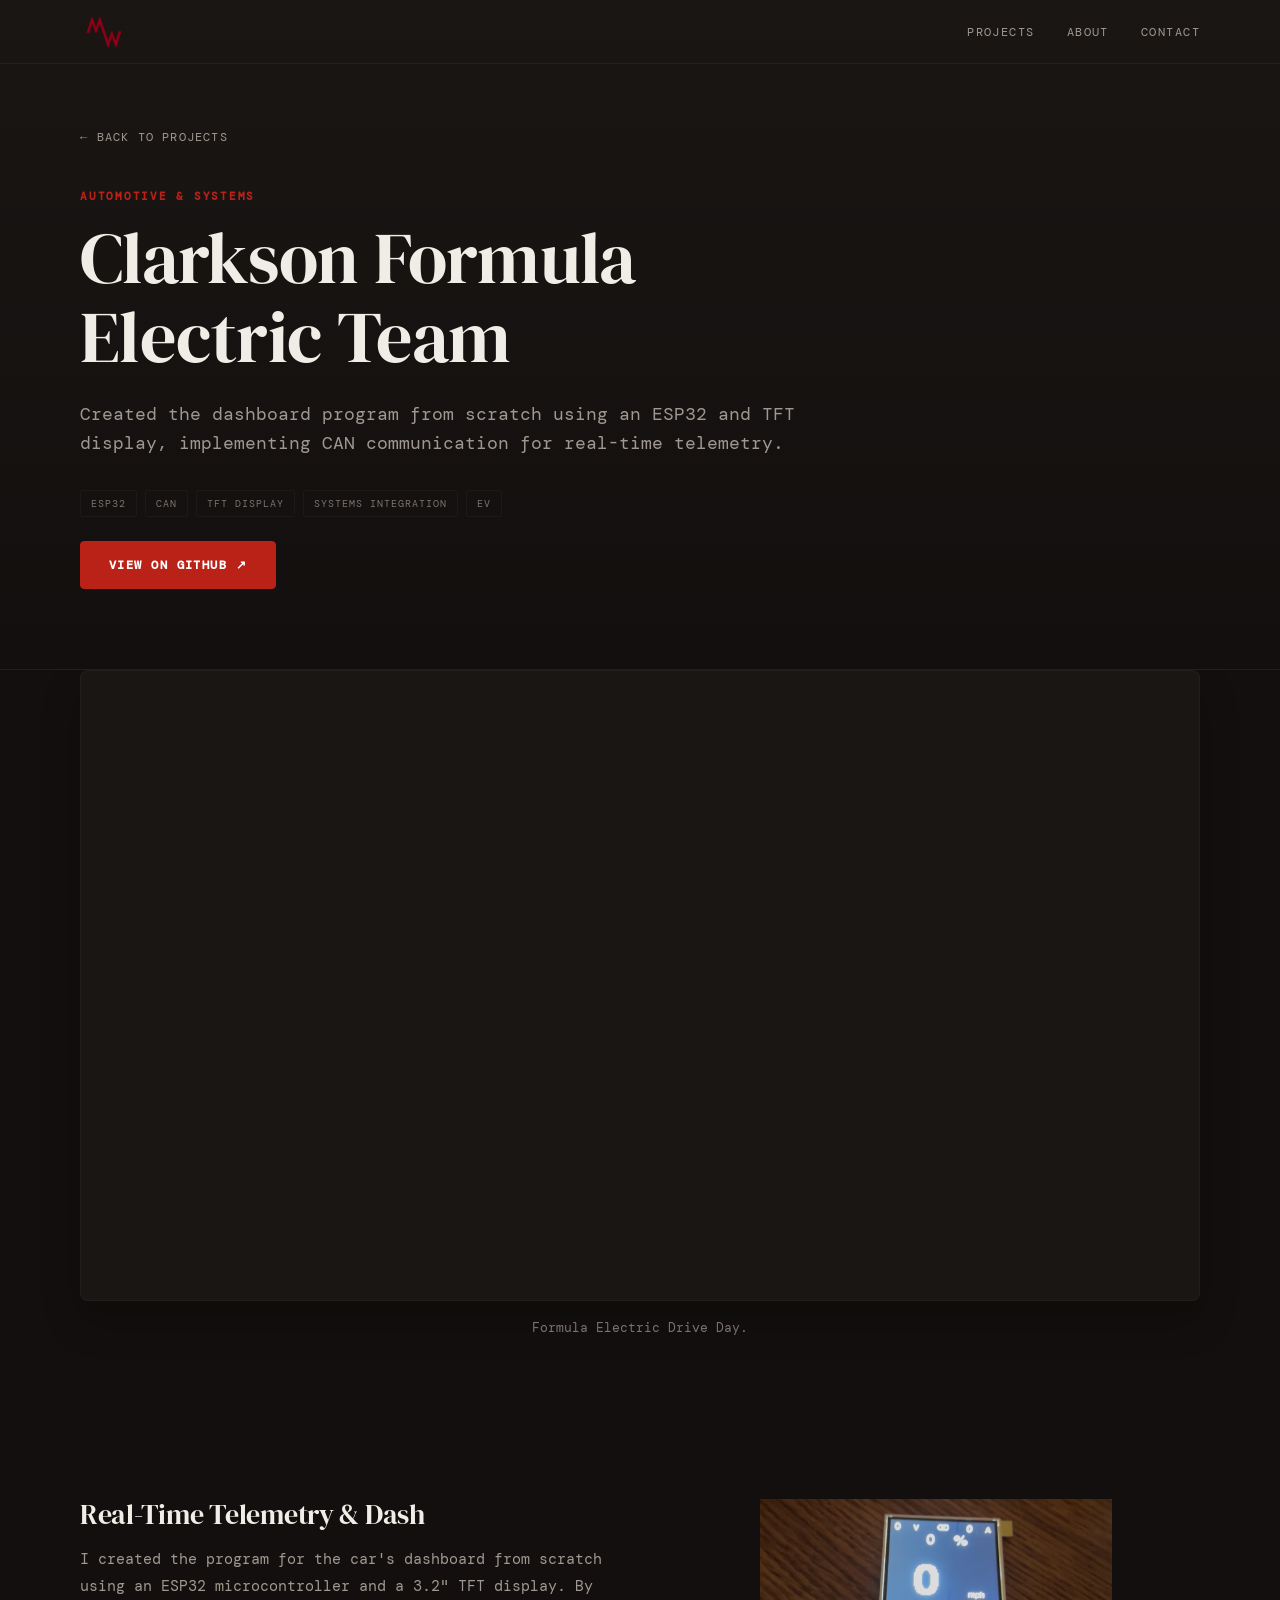
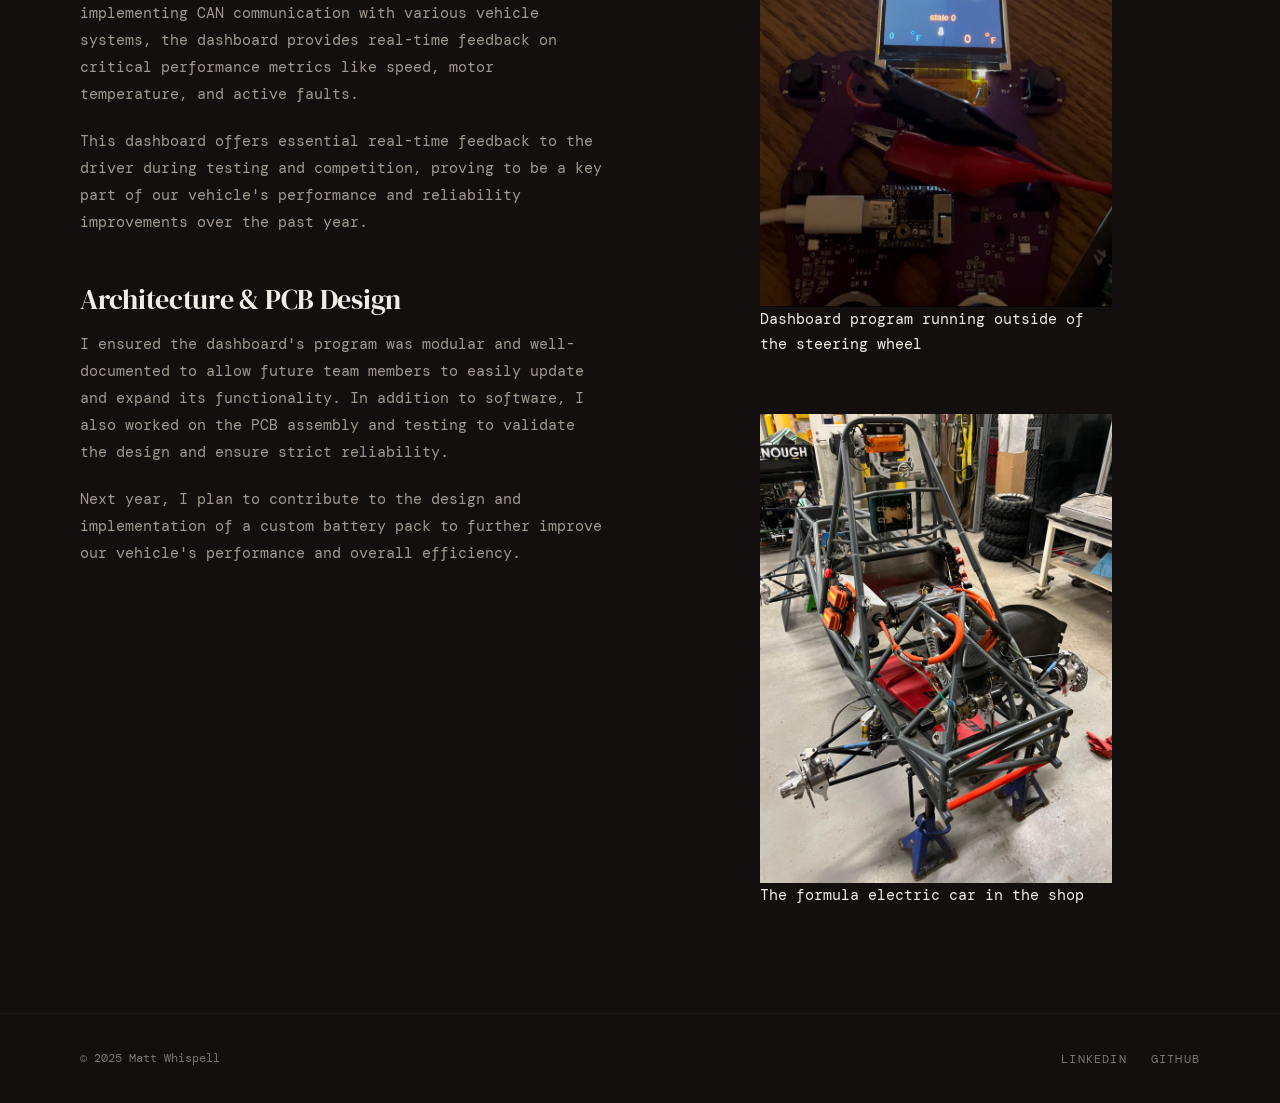
==== formula-electric.html @ b4253eaa "add pcb design project and update formula" ====
<!DOCTYPE html>
<html lang="en">
<head>
  <meta charset="UTF-8" />
  <meta name="viewport" content="width=device-width, initial-scale=1.0" />
  <meta name="description" content="Clarkson Formula Electric Team Project by Matt Whispell" />
  <title>Clarkson Formula Electric Team — Matt Whispell</title>
  <link rel="icon" href="/favicon.svg" type="image/svg+xml" />

  <!-- Fonts -->
  <link rel="preconnect" href="https://fonts.googleapis.com" />
  <link rel="preconnect" href="https://fonts.gstatic.com" crossorigin />
  <link href="https://fonts.googleapis.com/css2?family=DM+Serif+Display&family=DM+Mono:wght@400;500;600&display=swap" rel="stylesheet" />

  <link rel="stylesheet" href="../css/style.css" />
</head>
<body class="project-page">

  <!-- ── Navigation ──────────────────────────────────────── -->
  <header class="nav">
    <div class="container nav__inner">
      <a href="../index.html" class="nav__logo" aria-label="Return home">
        <img src="/favicon.svg" alt="Matt Whispell" style="width: 40px; height: 40px;">
      </a>
      <button class="nav__toggle" aria-label="Toggle navigation menu" aria-expanded="false" aria-controls="nav-links">
        <span class="nav__toggle-icon"></span>
      </button>
      <nav aria-label="Primary">
        <ul class="nav__links" id="nav-links">
          <li><a href="../index.html#projects">Projects</a></li>
          <li><a href="../index.html#about">About</a></li>
          <li><a href="../index.html#contact">Contact</a></li>
        </ul>
      </nav>
    </div>
  </header>

  <main>
    <section class="project-hero fade-in-up">
      <div class="container project-hero__inner">
        <a href="../index.html#projects" class="back-link">&larr; Back to Projects</a>
        
        <div class="project-header">
          <p class="label">Automotive & Systems</p>
          <h1 class="project-title">Clarkson Formula Electric Team</h1>
          <p class="project-lead">
            Created the dashboard program from scratch using an ESP32 and TFT display, implementing CAN communication for real-time telemetry.
          </p>
          
          <ul class="project-card__tags">
            <li class="tag">ESP32</li>
            <li class="tag">CAN</li>
            <li class="tag">TFT Display</li>
            <li class="tag">Systems Integration</li>
            <li class="tag">EV</li>
          </ul>
          
          <div class="project-links mt-4">
            <a class="btn btn--primary" href="https://github.com/mattwhispell/CFEK-Dash-V1" target="_blank" rel="noopener">
              View on GitHub &nearr;
            </a>
          </div>
        </div>
      </div>
    </section>

    <!-- Video Showcase -->
    <!-- Video Showcase -->
<div class="project-media-full">
  <div class="container">
    <div class="project-video">
      <iframe width="560" height="315"
              src="https://www.youtube.com/embed/jhclZyxpj1Y?autoplay=1&mute=1"
              title="YouTube video player"
              frameborder="0"
              allow="accelerometer; autoplay; clipboard-write; encrypted-media; gyroscope; picture-in-picture"
              allowfullscreen>
      </iframe>
    </div>
    <p class="media-caption">Formula Electric Drive Day.</p>
  </div>
</div>

    <section class="project-content fade-in-up delay-1">
      <div class="container">
        <div class="project-grid">
          <div class="project-text">
            <h2>Real-Time Telemetry & Dash</h2>
            <p>
              I created the program for the car's dashboard from scratch using an ESP32 microcontroller and a 3.2" TFT display. By implementing CAN communication with various vehicle systems, the dashboard provides real-time feedback on critical performance metrics like speed, motor temperature, and active faults.
            </p>
            <p>
              This dashboard offers essential real-time feedback to the driver during testing and competition, proving to be a key part of our vehicle's performance and reliability improvements over the past year.
            </p>
            
            <h2>Architecture & PCB Design</h2>
            <p>
              I ensured the dashboard's program was modular and well-documented to allow future team members to easily update and expand its functionality. In addition to software, I also worked on the PCB assembly and testing to validate the design and ensure strict reliability.
            </p>
            <p>
              Next year, I plan to contribute to the design and implementation of a custom battery pack to further improve our vehicle's performance and overall efficiency.
            </p>
          </div>

          <div class="project-gallery-stack">
            <figure class="gallery-item">
              <img src="../images/Wheeldash.jpeg" alt="Dashboard program running outside of the steering wheel" loading="lazy">
              <figcaption>Dashboard program running outside of the steering wheel</figcaption>
            </figure>
            <figure class="gallery-item">
              <img src="../images/Car.jpeg" alt="The car being worked on in the shop" loading="lazy">
              <figcaption>The formula electric car in the shop</figcaption>
            </figure>
          </div>
        </div>
      </div>
    </section>
  </main>

  <footer class="footer">
    <div class="container footer__inner">
      <span class="footer__copy">&copy; 2025 Matt Whispell</span>
      <nav aria-label="Social links">
        <ul class="footer__links">
          <li><a href="https://www.linkedin.com/in/matthewwhispell/" target="_blank" rel="noopener">LinkedIn</a></li>
          <li><a href="https://github.com/mattwhispell" target="_blank" rel="noopener">GitHub</a></li>
        </ul>
      </nav>
    </div>
  </footer>

  <script src="../js/main.js"></script>
</body>
</html>
---- css/style.css ----
/* ============================================================
   Matt Whispell — Portfolio
   Edit --accent below to retheme the entire site.
   ============================================================ */

/* ── Tokens ─────────────────────────────────────────────── */
:root {
  --accent:        #ba2218;
  --accent-dim:    #8c1a12;
  --accent-ghost:  rgba(186, 34, 24, 0.08);

  --bg:            #120f0e;
  --surface:       #1a1614;
  --surface-2:     #241e1a;
  --border:        rgba(255, 255, 255, 0.035);

  --text:          #f0ece6;
  --text-muted:    #7a7470;
  --text-sub:      #a09890;

  --font-display:  'DM Serif Display', Georgia, serif;
  --font-body:     'DM Mono', 'Courier New', monospace;

  --radius:        4px;
  --max-w:         1120px;
  --nav-h:         64px;
  --section-gap:   80px;

  --ease-organic:  cubic-bezier(0.16, 1, 0.3, 1);
}

/* ── Reset ───────────────────────────────────────────────── */
*, *::before, *::after { box-sizing: border-box; margin: 0; padding: 0; }

html { scroll-behavior: smooth; -webkit-text-size-adjust: 100%; }

body {
  background: var(--bg);
  color: var(--text);
  font-family: var(--font-body);
  font-size: 15px;
  line-height: 1.7;
  -webkit-font-smoothing: antialiased;
}

img, svg { display: block; max-width: 100%; }
a { color: inherit; text-decoration: none; }
ul, ol { list-style: none; }

/* ── Typography scale ────────────────────────────────────── */
h1, h2, h3, h4 {
  font-family: var(--font-display);
  font-weight: 400;
  line-height: 1.1;
  letter-spacing: -0.01em;
}

.label {
  font-size: 11px;
  font-weight: 600;
  letter-spacing: 0.16em;
  text-transform: uppercase;
  color: var(--accent);
}

/* ── Layout helpers ──────────────────────────────────────── */
.container {
  width: min(var(--max-w), 100% - 32px);
  margin-inline: auto;
}

section { padding-block: var(--section-gap); }

.mt-4 { margin-top: 1rem; }
.mt-5 { margin-top: 2rem; }

/* ── Animations ──────────────────────────────────────────── */
.fade-in-up {
  opacity: 0;
  transform: translateY(20px) scale(0.98);
  transition: opacity 0.6s var(--ease-organic), transform 0.6s var(--ease-organic);
}

.fade-in-up.is-visible {
  opacity: 1;
  transform: translateY(0);
}

.delay-1 { transition-delay: 0.15s; }
.delay-2 { transition-delay: 0.3s; }

/* ── Navigation ──────────────────────────────────────────── */
.nav {
  position: fixed;
  inset-block-start: 0;
  inset-inline: 0;
  z-index: 100;
  height: var(--nav-h);
  display: grid;
  align-items: center;
  border-bottom: 1px solid var(--border);
  background: rgba(18, 15, 14, 0.85);
  backdrop-filter: blur(12px);
  -webkit-backdrop-filter: blur(12px);
}

.nav__inner {
  display: flex;
  align-items: center;
  justify-content: space-between;
  gap: 24px;
}

@media (max-width: 768px) {
  .nav__inner {
    justify-content: space-between;
  }

  .nav__toggle {
    margin-inline-start: auto;
  }
}

.nav__logo {
  display: inline-flex;
  align-items: center;
  justify-content: center;
  width: 48px;
  height: 48px;
  border-radius: 8px;
  transition: transform 0.4s var(--ease-organic), background 0.4s var(--ease-organic);
}

.nav__logo:hover {
  transform: scale(1.08);
  background: rgba(255, 255, 255, 0.04);
}

.nav__toggle {
  display: none;
  background: transparent;
  border: 1px solid var(--border);
  border-radius: var(--radius);
  width: 42px;
  height: 42px;
  cursor: pointer;
  align-items: center;
  justify-content: center;
  color: var(--text);
  position: absolute;
  right: 0;
  top: 50%;
  transform: translateY(-50%);
  z-index: 101;
  transition: background 0.3s var(--ease-organic), border-color 0.3s var(--ease-organic), transform 0.3s var(--ease-organic);
}

.nav__toggle:hover {
  background: rgba(255, 255, 255, 0.05);
  border-color: rgba(255, 255, 255, 0.1);
  transform: scale(1.02);
}

.nav__toggle-icon {
  position: relative;
  width: 18px;
  height: 2px;
  background-color: currentColor;
  transition: background-color 0.2s;
}

.nav__toggle-icon::before,
.nav__toggle-icon::after {
  content: '';
  position: absolute;
  left: 0;
  width: 18px;
  height: 2px;
  background-color: currentColor;
  transition: transform 0.25s ease, top 0.25s ease;
}

.nav__toggle-icon::before { top: -6px; }
.nav__toggle-icon::after { top: 6px; }

.nav__toggle.is-active .nav__toggle-icon {
  background-color: transparent;
}

.nav__toggle.is-active .nav__toggle-icon::before {
  top: 0;
  transform: rotate(45deg);
}

.nav__toggle.is-active .nav__toggle-icon::after {
  top: 0;
  transform: rotate(-45deg);
}

.nav__links {
  display: flex;
  gap: 32px;
}

.nav__links a {
  font-size: 12px;
  letter-spacing: 0.12em;
  text-transform: uppercase;
  color: var(--text-sub);
  display: inline-block;
  transition: color 0.3s var(--ease-organic), transform 0.3s var(--ease-organic);
}

.nav__links a:hover {
  color: var(--text);
  transform: translateY(-1px) scale(1.02);
}

/* ── Hero ────────────────────────────────────────────────── */
.hero {
  padding-block-start: calc(var(--nav-h) + 5px);
  padding-block-end: 5px;
  min-height: auto;
  position: relative;
  overflow: hidden;
}

.hero .container {
  display: grid;
  width: min(var(--max-w), 100% - 32px);
  margin-inline: auto;
}

/* Base: single column */
.hero .container {
  grid-template-columns: 1fr;
  gap: 0;
}

/* ── Hero Base (Mobile First) ────────────────────────────── */
.hero {
  padding-block-start: calc(var(--nav-h) + 5px);
  padding-block-end: 5px;
  min-height: auto;
  position: relative;
  overflow: hidden;
}

.hero .container {
  display: grid;
  width: min(var(--max-w), 100% - 32px);
  margin-inline: auto;
  grid-template-columns: 1fr;
  gap: 0;
}

.hero .name-wrapper,
.hero .bio-wrapper,
.hero .actions-social-wrapper {
  display: block;
}

.hero::before {
  content: '';
  position: absolute;
  inset-inline-end: 0;
  inset-block: 0;
  width: 1px;
  background: linear-gradient(to bottom, transparent, var(--accent) 40%, transparent);
  opacity: 0.3;
}

.hero__eyebrow {
  margin-block-end: 20px;
  display: flex;
  align-items: center;
  justify-content: center; /* Centered on mobile */
  gap: 12px;
}

.hero__eyebrow::after {
  content: '';
  display: block;
  height: 1px;
  width: 48px;
  background: var(--accent);
}

.hero__name-wrap {
  display: flex;
  width: 100%;
  align-items: center;
  justify-content: center; /* Centered on mobile */
  gap: 24px;
  flex-wrap: wrap;
}

.hero__name {
  font-size: clamp(44px, 7vw, 96px);
  margin-block-end: 0;
  max-width: 14ch;
  text-align: center; /* Centered on mobile */
}

.hero__portrait {
  width: 100%;
  height: 40vh;
  min-height: 300px;
  max-height: 550px;
  object-fit: cover;
  border-radius: calc(var(--radius) * 3);
  border: 1px solid rgba(255, 255, 255, 0.06);
}

.hero__name em {
  font-style: normal;
  color: var(--accent);
}

.hero__bio {
  max-width: 52ch;
  color: var(--text-sub);
  font-size: 15px;
  line-height: 1.8;
  margin-block-end: 32px;
}

.hero__bio strong {
  color: var(--text);
  font-weight: 500;
}

.hero__actions {
  display: flex;
  flex-wrap: wrap;
  gap: 16px;
  align-items: center;
}

.hero-social {
  display: flex;
  gap: 1rem;
  align-items: center;
  margin: 1.5rem 0;
}

.hero-social__link {
  display: flex;
  align-items: center;
  text-decoration: none;
  color: var(--text-muted);
  transition: color 0.2s ease;
}

.hero-social__icon {
  width: 1.2rem;
  height: 1.2rem;
  fill: currentColor;
}

.hero-social__label {
  margin-left: 0.4rem;
  font-size: 0.9rem;
  line-height: 1;
}

.hero-social__link:hover {
  color: var(--accent);
}

/* ── Desktop Overrides (Min-width 769px) ─────────────────── */
@media (min-width: 769px) {
  .hero .container {
    grid-template-columns: 1fr 1fr;
    grid-template-rows: auto auto auto;
    gap: 2.5rem;
  }

  .hero .name-wrapper {
    grid-column: 1;
    grid-row: 1;
  }

  .hero .bio-wrapper {
    grid-column: 1;
    grid-row: 2;
  }

  .hero .actions-social-wrapper {
    grid-column: 1;
    grid-row: 3;
  }

  .hero .hero__image {
    grid-column: 2;
    grid-row: 1 / 4;
    width: 100%;
    height: 100%;
  }

  .hero .hero__image img {
    width: 100%;
    height: 100%;
    object-fit: cover;
  }

  .hero__bio {
    margin-block-start: 0;
  }

  /* Desktop Alignment Resets */
  .hero__eyebrow {
    justify-content: flex-start;
  }

  .hero__name-wrap {
    justify-content: flex-start;
  }

  .hero__name {
    text-align: left;
  }
}

/* ── Buttons ─────────────────────────────────────────────── */
.btn {
  display: inline-flex;
  align-items: center;
  gap: 8px;
  padding: 13px 28px;
  font-family: var(--font-body);
  font-size: 12px;
  font-weight: 600;
  letter-spacing: 0.12em;
  text-transform: uppercase;
  border-radius: var(--radius);
  cursor: pointer;
  transition: background 0.4s var(--ease-organic), color 0.4s var(--ease-organic), border-color 0.4s var(--ease-organic), transform 0.4s var(--ease-organic);
  border: 1px solid transparent;
}

.btn:hover {
  transform: translateY(-1px) scale(1.02);
}

.btn:active { transform: scale(0.98); }

.btn--primary {
  background: var(--accent);
  color: #fff;
  border-color: var(--accent);
}

.btn--primary:hover {
  background: var(--accent-dim);
  border-color: var(--accent-dim);
}

.btn--ghost {
  background: transparent;
  color: var(--text-sub);
  border-color: var(--border);
}

.btn--ghost:hover {
  color: var(--text);
  border-color: rgba(255, 255, 255, 0.15);
}

/* ── Ticker / tag strip ──────────────────────────────────── */
.ticker {
  border-block: 1px solid var(--border);
  padding-block: 18px;
  overflow: hidden;
  display: none;
}

.ticker__inner {
  display: flex;
  gap: 48px;
  flex-wrap: wrap;
}

.ticker__item {
  font-size: 11px;
  letter-spacing: 0.14em;
  text-transform: uppercase;
  color: var(--text-muted);
  white-space: nowrap;
}

.ticker__item::before {
  content: '◆ ';
  color: var(--accent);
  font-size: 8px;
}

/* ── Section headers ─────────────────────────────────────── */
.section-header {
  display: grid;
  grid-template-columns: auto 1fr;
  align-items: end;
  gap: 24px;
  margin-block-end: 64px;
}

.section-header::after {
  content: '';
  display: block;
  height: 1px;
  background: var(--border);
  margin-block-end: 6px;
}

.section-header h2 { font-size: clamp(32px, 4vw, 52px); }

/* ── Projects grid ───────────────────────────────────────── */
.projects-grid {
  display: grid;
  grid-template-columns: repeat(auto-fill, minmax(320px, 1fr));
  gap: 24px;
}

.project-card {
  display: flex;
  flex-direction: column;
  background: var(--surface);
  padding: 32px;
  border: 1px solid var(--border);
  border-radius: calc(var(--radius) * 2);
  text-decoration: none;
  transition: transform 0.5s var(--ease-organic), background 0.5s var(--ease-organic), border-color 0.5s var(--ease-organic), box-shadow 0.5s var(--ease-organic);
  position: relative;
  overflow: hidden;
  height: 100%;
}

.project-card:hover {
  background: var(--surface-2);
  transform: translateY(-6px) scale(1.01);
  border-color: rgba(255, 255, 255, 0.08);
  box-shadow: 0 20px 38px rgba(18, 15, 14, 0.35), 0 4px 12px rgba(0, 0, 0, 0.45);
}

/* Electrochemical Sensor Highlight */
.project-card.highlight {
  position: relative;
  border-color: var(--accent-ghost);
}
.project-card.highlight::before {
  content: '';
  position: absolute;
  top: 0; left: 0; right: 0; bottom: 0;
  border-radius: inherit;
  padding: 1px;
  background: linear-gradient(135deg, var(--accent), transparent 60%);
  -webkit-mask: linear-gradient(#fff 0 0) content-box, linear-gradient(#fff 0 0);
  -webkit-mask-composite: xor;
          mask-composite: exclude;
  pointer-events: none;
  opacity: 0.6;
  transition: opacity 0.5s var(--ease-organic);
}
.project-card.highlight:hover::before {
  opacity: 1;
}

.project-card__num {
  font-size: 11px;
  color: var(--text-muted);
  letter-spacing: 0.1em;
  margin-bottom: 8px;
}

.project-card__title {
  font-family: var(--font-display);
  font-size: 24px;
  color: var(--text);
  margin-bottom: 12px;
  line-height: 1.2;
}

.project-card__desc {
  color: var(--text-sub);
  font-size: 14px;
  line-height: 1.6;
  margin-bottom: 24px;
  flex-grow: 1;
}

.project-card__tags {
  display: flex;
  flex-wrap: wrap;
  gap: 8px;
  margin-bottom: 24px;
}

.tag {
  padding: 4px 10px;
  font-size: 10px;
  letter-spacing: 0.1em;
  text-transform: uppercase;
  border: 1px solid var(--border);
  border-radius: 2px;
  color: var(--text-muted);
}

.project-card__action {
  font-size: 11px;
  font-weight: 600;
  letter-spacing: 0.12em;
  text-transform: uppercase;
  color: var(--accent);
  display: flex;
  align-items: center;
  gap: 8px;
  margin-top: auto;
  transition: gap 0.4s var(--ease-organic);
}
.project-card:hover .project-card__action {
  gap: 12px;
}

/* ── Project Page Specifics ──────────────────────────────── */
.project-page .nav {
  position: absolute;
  background: transparent;
  border-bottom: 1px solid rgba(255,255,255,0.05);
  backdrop-filter: none;
  -webkit-backdrop-filter: none;
}

.project-hero {
  padding-block-start: calc(var(--nav-h) + 60px);
  padding-block-end: 80px;
  border-bottom: 1px solid var(--border);
  background: linear-gradient(180deg, var(--surface) 0%, var(--bg) 100%);
}

.back-link {
  display: inline-block;
  font-size: 12px;
  letter-spacing: 0.1em;
  text-transform: uppercase;
  color: var(--text-sub);
  margin-bottom: 40px;
  transition: color 0.3s var(--ease-organic), transform 0.3s var(--ease-organic);
}
.back-link:hover {
  color: var(--text);
  transform: translateX(-6px) scale(1.02);
}

.project-header {
  max-width: 800px;
}

.project-title {
  font-size: clamp(40px, 6vw, 72px);
  margin-block-start: 12px;
  margin-block-end: 24px;
}

.project-lead {
  font-size: 18px;
  color: var(--text-sub);
  line-height: 1.6;
  margin-block-end: 32px;
}

.project-content {
  padding-block: 80px;
}

.project-grid {
  display: grid;
  grid-template-columns: 1fr 1fr;
  gap: 64px;
  align-items: start;
}

.project-text h2 {
  font-size: 28px;
  margin-block-start: 48px;
  margin-block-end: 16px;
  color: var(--text);
}
.project-text h2:first-child {
  margin-block-start: 0;
}

.project-text p {
  color: var(--text-sub);
  margin-block-end: 20px;
  font-size: 15px;
  line-height: 1.8;
}

.project-gallery-stack {
  display: flex;
  flex-direction: column;
  gap: 32px;
  align-items: center;
  width: 100%;
}

.gallery-item {
  /* Fluid width: minimum 16rem, grows dynamically at 30vw, capped at 22rem max */
  width: clamp(16rem, 30vw, 22rem);
  margin-left: auto;
  margin-right: auto;
  margin-bottom: 24px;
}

/* Make images scalable */
.gallery-item img {
  max-width: 100%;
  height: auto;
}

.project-media-full {
  margin-block-end: 80px;
}

.project-video {
  width: 100%;
  border-radius: calc(var(--radius) * 2);
  border: 1px solid var(--border);
  background: var(--surface);
  box-shadow: 0 20px 40px rgba(0,0,0,0.2);
}

/* Responsive YouTube iframe */
.project-video iframe {
  width: 100%;
  height: auto;
  display: block;
  border: 0;
  aspect-ratio: 16 / 9;
}

/* Make images scalable */
.gallery-item img {
  max-width: 100%;
  height: auto;
  width: 100%;
}

.media-caption {
  margin-top: 16px;
  font-size: 13px;
  color: var(--text-muted);
  text-align: center;
}

.document-viewer {
  background: var(--surface);
  padding: 24px;
  border-radius: calc(var(--radius) * 2);
  border: 1px solid var(--border);
}

.document-viewer h3 {
  font-family: var(--font-body);
  font-size: 16px;
  margin-bottom: 16px;
  color: var(--text);
}

/* Base Mobile Styles: Compact preview banner */
.pdf-object {
  border-radius: var(--radius);
  border: 1px solid var(--border);
  background: #fff;
  width: 100%;
  height: 180px; /* Short, readable height on mobile */
  position: relative;
  overflow: hidden;
  display: block;
}

/* Desktop Styles: Full tall viewer */
@media (min-width: 768px) {
  .pdf-object {
    height: 80vh;
    min-height: 600px;
  }
}

/* ── About split ─────────────────────────────────────────── */
.about-grid {
  display: grid;
  grid-template-columns: 1fr 1fr;
  gap: 64px;
  align-items: start;
}

.about-text h2 { font-size: clamp(32px, 4vw, 48px); margin-block-end: 16px; }
.about-text p  { color: var(--text-sub); margin-block-end: 12px; }
.about-text p:last-child { margin-block-end: 0; }

.about-details { display: flex; flex-direction: column; gap: 0; }

.detail-row {
  display: grid;
  grid-template-columns: 120px 1fr;
  gap: 16px;
  padding-block: 18px;
  border-bottom: 1px solid var(--border);
  font-size: 13px;
}

.detail-row:first-child { border-top: 1px solid var(--border); }
.detail-row dt { color: var(--text-muted); }
.detail-row dd { color: var(--text); }

/* ── Contact ─────────────────────────────────────────────── */
.contact-band {
  border-top: 1px solid var(--border);
  padding-block: 96px;
  text-align: center;
}

.contact-band h2 {
  font-size: clamp(36px, 5vw, 72px);
  margin-block-end: 16px;
}

.contact-band p {
  color: var(--text-sub);
  margin-block-end: 40px;
}

.contact-band .btn--primary { margin-inline: auto; }

/* ── Footer ──────────────────────────────────────────────── */
.footer {
  border-top: 1px solid var(--border);
  padding-block: 32px;
}

.footer__inner {
  display: flex;
  justify-content: space-between;
  align-items: center;
  flex-wrap: wrap;
  gap: 16px;
}

.footer__copy { font-size: 12px; color: var(--text-muted); }

.footer__links {
  display: flex;
  gap: 24px;
}

.footer__links a {
  font-size: 12px;
  color: var(--text-muted);
  letter-spacing: 0.1em;
  text-transform: uppercase;
  transition: color 0.2s;
}

.footer__links a:hover { color: var(--text); }

/* ── Responsive ──────────────────────────────────────────── */
@media (max-width: 900px) {
  .hero__name {
    font-size: clamp(44px, 8vw, 84px);
  }
}

@media (max-width: 768px) {
  :root {
    --section-gap: 72px;
    --nav-h: 60px;
  }

  nav[aria-label="Primary"] {
    /* Hide the nav element but keep it accessible */
    position: absolute;
    width: 1px;
    height: 1px;
    margin: -1px;
    border: 0;
    padding: 0;
    overflow: hidden;
    clip: rect(0 0 0 0);
  }

  .nav__toggle {
    display: flex;
    position: absolute;
    right: 0;
    top: 0;
    transform: none;
  }

  .nav__links {
    position: fixed;
    top: var(--nav-h);
    left: 0;
    right: 0;
    bottom: 0;
    height: calc(100vh - var(--nav-h));
    background: rgba(13, 13, 13, 0.96);
    backdrop-filter: blur(16px);
    -webkit-backdrop-filter: blur(16px);
    flex-direction: column;
    align-items: center;
    justify-content: center;
    gap: 28px;
    padding: 32px;
    opacity: 0;
    visibility: hidden;
    transform: translateY(-12px);
    transition: opacity 0.25s ease, visibility 0.25s ease, transform 0.25s ease;
    z-index: 99;
  }

  .nav__links.is-open {
    opacity: 1;
    visibility: visible;
    transform: translateY(0);
  }

  .nav__links a {
    font-size: 15px;
    letter-spacing: 0.14em;
    padding: 12px 24px;
    width: 100%;
    text-align: center;
    border-radius: var(--radius);
  }

  .nav__links a:hover,
  .nav__links a:active {
    background: rgba(255, 255, 255, 0.05);
    color: var(--accent);
  }

  .hero {
    padding-block-start: calc(var(--nav-h) + 5px);
    padding-block-end: 5px;
    min-height: auto;
  }

  /* Stack hero content vertically on mobile: name, image, bio, actions-social */
  .hero .container {
    display: flex;
    flex-direction: column;
    align-items: stretch;
    gap: 8px;
  }
  .hero .name-wrapper,
  .hero .hero__image,
  .hero .bio-wrapper,
  .hero .actions-social-wrapper {
    width: 100%;
  }
  .hero .hero__image {
    display: flex;
    justify-content: center;
  }
  .hero__portrait {
    width: auto;
    height: auto;
    max-height: 135px;
    aspect-ratio: 3 / 4;
    object-fit: cover;
  }

  .hero__name {
    font-size: clamp(40px, 10vw, 72px);
    text-align: center;
    justify-content: center;
  }

  .hero__eyebrow {
    font-size: 10px;
    flex-wrap: wrap;
    justify-content: center;
  }

  .hero__bio {
    font-size: 14px;
    line-height: 1.7;
    margin-block-end: 24px;
    text-align: center;
  }

  .hero-social {
    justify-content: center;
  }

  .hero__actions {
    justify-content: center;
  }

  .section-header {
    grid-template-columns: 1fr;
    margin-block-end: 40px;
  }
  .section-header::after { display: none; }

  .projects-grid {
    grid-template-columns: 1fr;
    gap: 16px;
  }

  .project-grid {
    grid-template-columns: 1fr;
    gap: 40px;
  }

  .about-grid {
    grid-template-columns: 1fr;
    gap: 40px;
  }

  .footer__inner {
    flex-direction: column;
    align-items: flex-start;
    gap: 16px;
  }

  .project-links {
    flex-direction: column;
    align-items: stretch;
    width: 100%;
  }

  .project-links .btn {
    width: 100%;
    justify-content: center;
    padding: 14px 20px;
  }
}

@media (max-width: 540px) {
  .hero__actions {
    flex-direction: column;
    align-items: stretch;
    width: 100%;
  }

  .hero__actions .btn {
    width: 100%;
    justify-content: center;
    padding: 14px 20px;
  }
  
  .project-title {
    font-size: 32px;
  }

  .detail-row {
    grid-template-columns: 1fr;
    gap: 4px;
    padding-block: 12px;
  }

  .contact-band {
    padding-block: 64px;
  }

  .contact-band h2 {
    font-size: clamp(32px, 8vw, 48px);
  }

  .contact-band .btn--primary {
    width: 100%;
    justify-content: center;
    word-break: break-word;
  }
}

@media (max-width: 360px) {
  .container {
    width: calc(100% - 24px);
  }
}

/* ── Mobile Centering Fix ────────────────────────────────────────── */
@media (max-width: 768px) {
  
  /* 1. Force the name-wrapper to center its contents */
  .hero .name-wrapper {
    display: flex;
    flex-direction: column;
    align-items: center; 
    text-align: center;
    width: 100%;
  }

  /* 2. Center the eyebrow text and its accent line */
  .hero__eyebrow {
    justify-content: center;
  }

  /* 3. Center the bio (margin-inline: auto centers it because it has a max-width) */
  .hero__bio {
    text-align: center;
    margin-inline: auto; 
  }

  /* 4. Center the buttons and social links */
  .hero__actions,
  .hero-social {
    justify-content: center;
  }
}
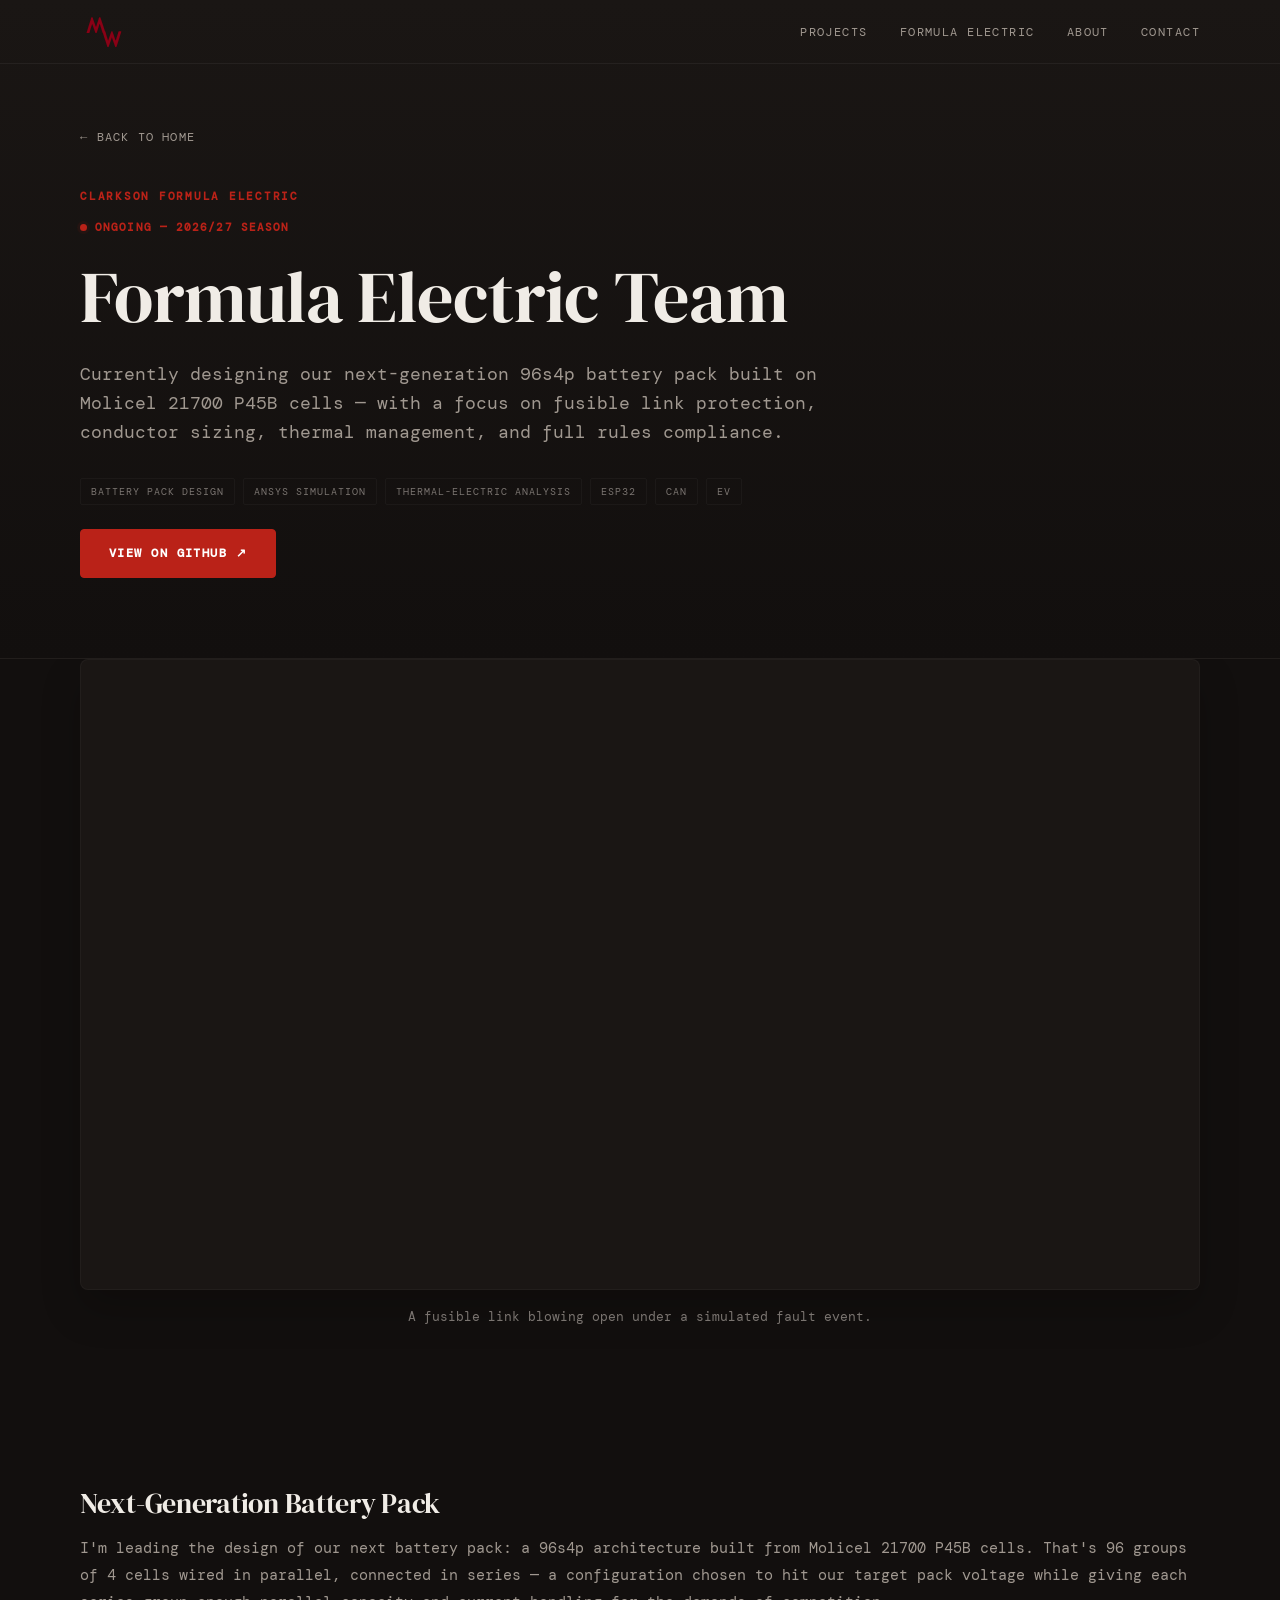
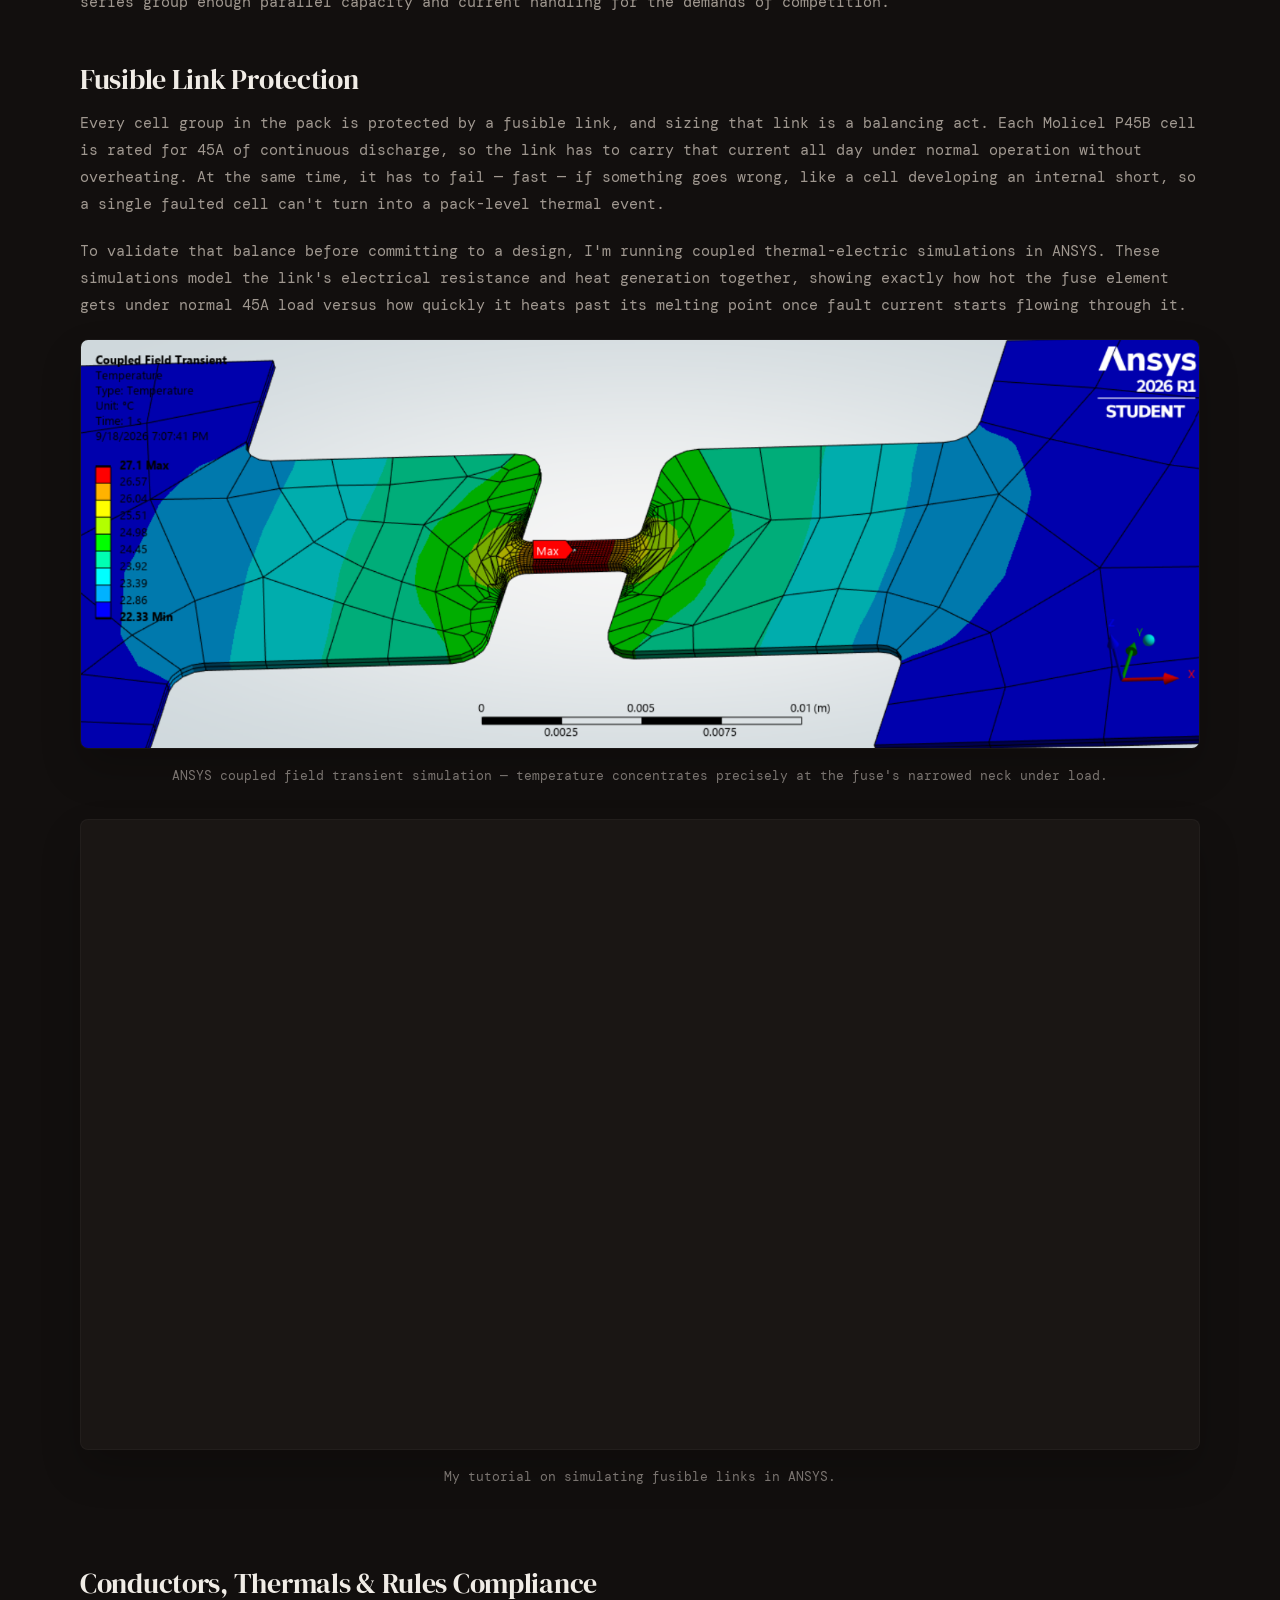
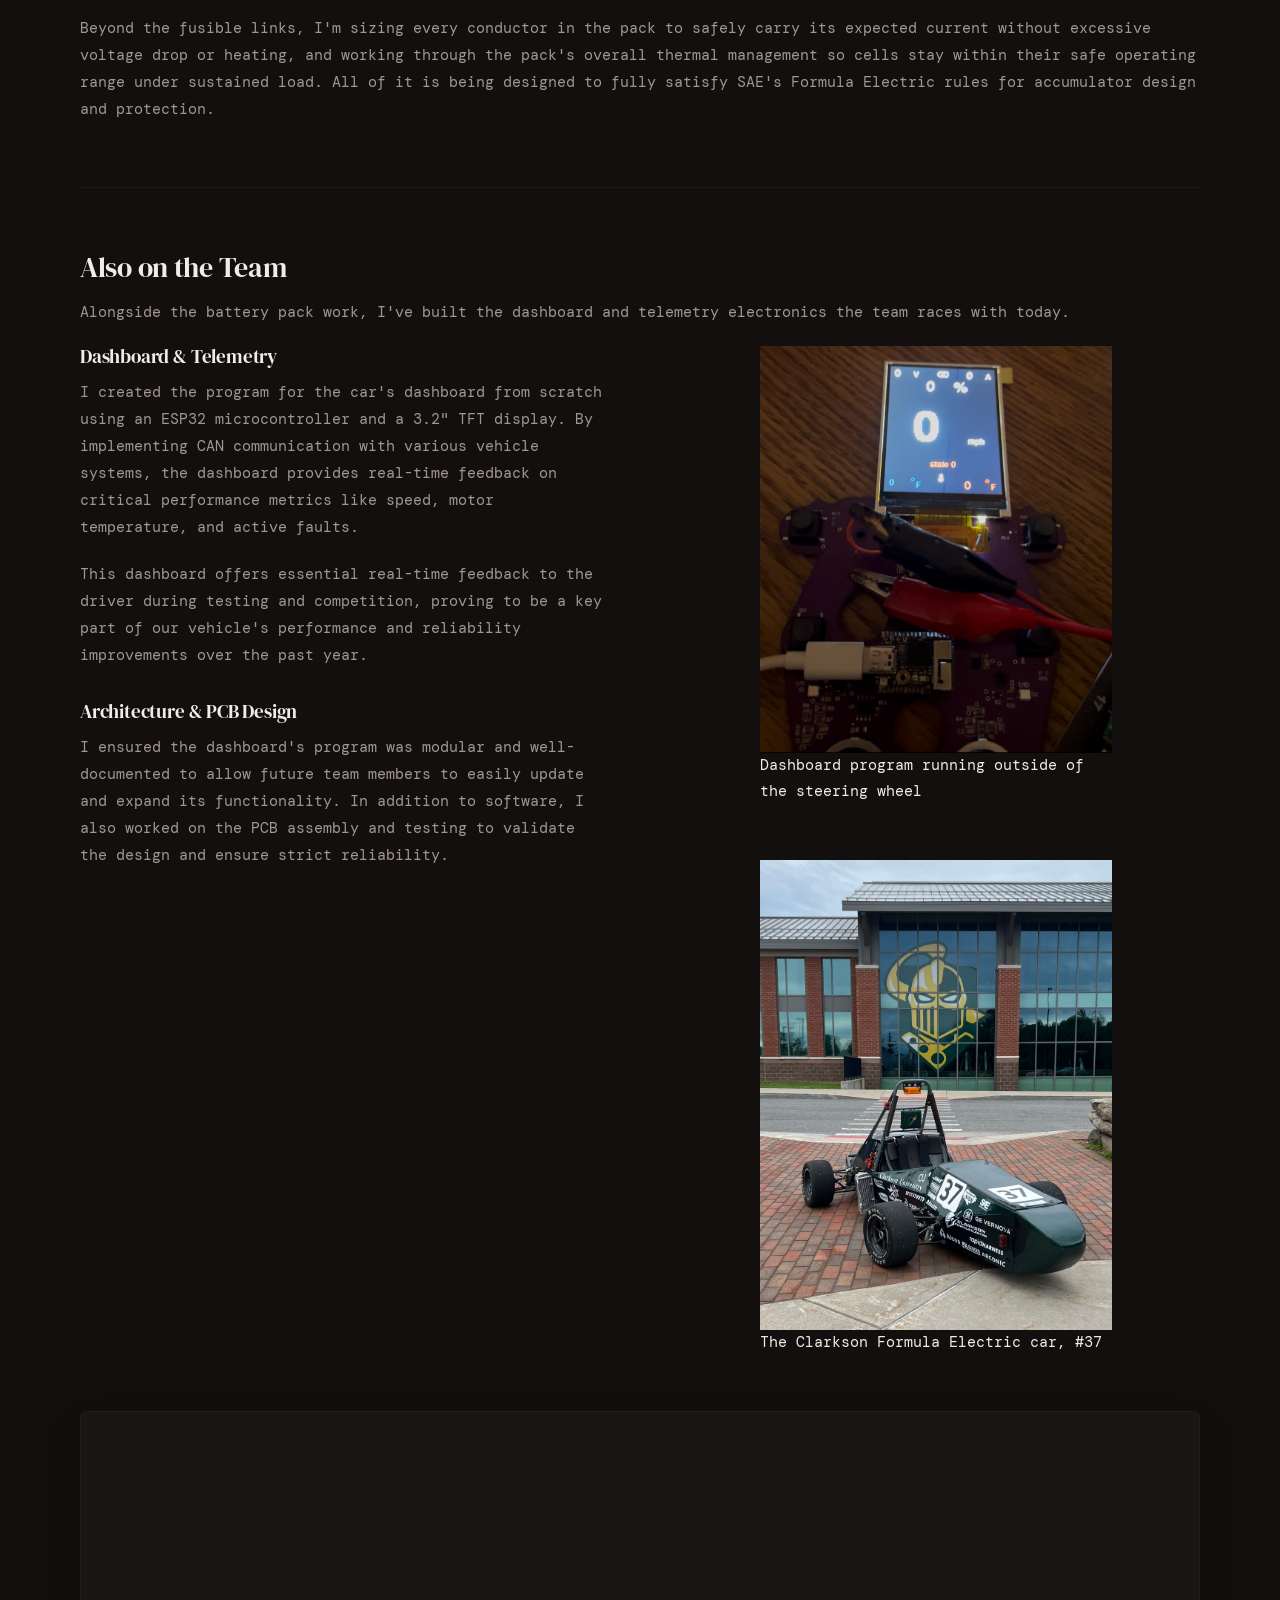
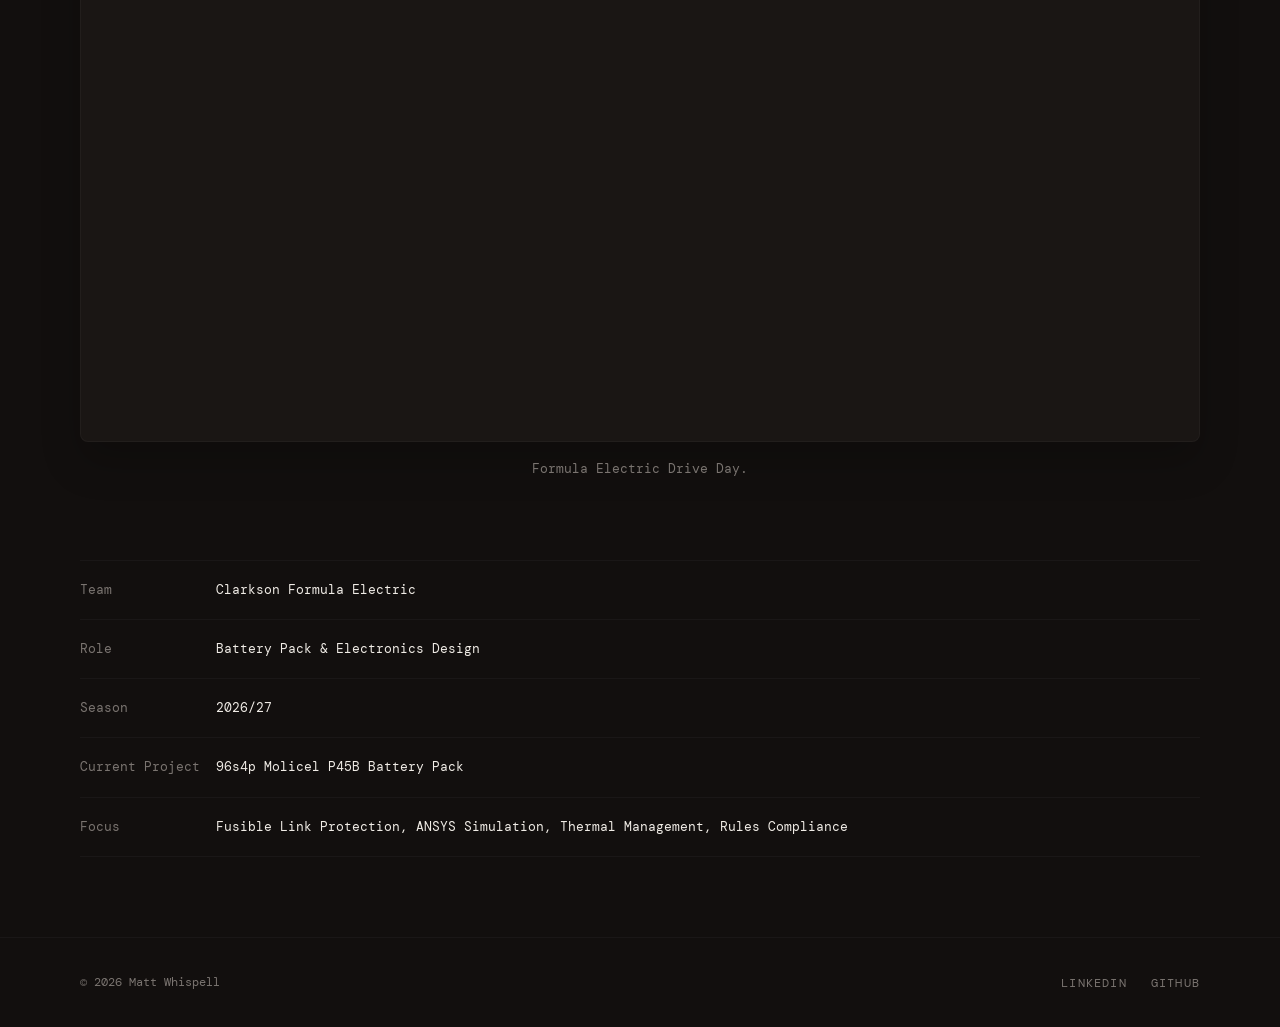
==== commit a23bfc2c: "actually pushing with my account" ====
--- a/formula-electric.html
+++ b/formula-electric.html
@@ -3,7 +3,7 @@
 <head>
   <meta charset="UTF-8" />
   <meta name="viewport" content="width=device-width, initial-scale=1.0" />
-  <meta name="description" content="Clarkson Formula Electric Team Project by Matt Whispell" />
+  <meta name="description" content="Matt Whispell's ongoing work on the Clarkson Formula Electric Team, including the next-generation 96s4p battery pack." />
   <title>Clarkson Formula Electric Team — Matt Whispell</title>
   <link rel="icon" href="/favicon.svg" type="image/svg+xml" />
 
@@ -12,14 +12,14 @@
   <link rel="preconnect" href="https://fonts.gstatic.com" crossorigin />
   <link href="https://fonts.googleapis.com/css2?family=DM+Serif+Display&family=DM+Mono:wght@400;500;600&display=swap" rel="stylesheet" />
 
-  <link rel="stylesheet" href="../css/style.css" />
+  <link rel="stylesheet" href="css/style.css" />
 </head>
 <body class="project-page">
 
   <!-- ── Navigation ──────────────────────────────────────── -->
   <header class="nav">
     <div class="container nav__inner">
-      <a href="../index.html" class="nav__logo" aria-label="Return home">
+      <a href="index.html" class="nav__logo" aria-label="Return home">
         <img src="/favicon.svg" alt="Matt Whispell" style="width: 40px; height: 40px;">
       </a>
       <button class="nav__toggle" aria-label="Toggle navigation menu" aria-expanded="false" aria-controls="nav-links">
@@ -27,9 +27,10 @@
       </button>
       <nav aria-label="Primary">
         <ul class="nav__links" id="nav-links">
-          <li><a href="../index.html#projects">Projects</a></li>
-          <li><a href="../index.html#about">About</a></li>
-          <li><a href="../index.html#contact">Contact</a></li>
+          <li><a href="index.html#projects">Projects</a></li>
+          <li><a href="formula-electric.html">Formula Electric</a></li>
+          <li><a href="index.html#about">About</a></li>
+          <li><a href="index.html#contact">Contact</a></li>
         </ul>
       </nav>
     </div>
@@ -38,23 +39,25 @@
   <main>
     <section class="project-hero fade-in-up">
       <div class="container project-hero__inner">
-        <a href="../index.html#projects" class="back-link">&larr; Back to Projects</a>
-        
+        <a href="index.html" class="back-link">&larr; Back to Home</a>
+
         <div class="project-header">
-          <p class="label">Automotive & Systems</p>
-          <h1 class="project-title">Clarkson Formula Electric Team</h1>
+          <p class="label">Clarkson Formula Electric</p>
+          <span class="status-badge"><span class="status-badge__dot"></span>Ongoing — 2026/27 Season</span>
+          <h1 class="project-title">Formula Electric Team</h1>
           <p class="project-lead">
-            Created the dashboard program from scratch using an ESP32 and TFT display, implementing CAN communication for real-time telemetry.
-          </p>
-          
+            Currently designing our next-generation 96s4p battery pack built on Molicel 21700 P45B cells — with a focus on fusible link protection, conductor sizing, thermal management, and full rules compliance.
+          </p>
+
           <ul class="project-card__tags">
+            <li class="tag">Battery Pack Design</li>
+            <li class="tag">ANSYS Simulation</li>
+            <li class="tag">Thermal-Electric Analysis</li>
             <li class="tag">ESP32</li>
             <li class="tag">CAN</li>
-            <li class="tag">TFT Display</li>
-            <li class="tag">Systems Integration</li>
             <li class="tag">EV</li>
           </ul>
-          
+
           <div class="project-links mt-4">
             <a class="btn btn--primary" href="https://github.com/mattwhispell/CFEK-Dash-V1" target="_blank" rel="noopener">
               View on GitHub &nearr;
@@ -64,62 +67,148 @@
       </div>
     </section>
 
-    <!-- Video Showcase -->
-    <!-- Video Showcase -->
-<div class="project-media-full">
-  <div class="container">
-    <div class="project-video">
-      <iframe width="560" height="315"
-              src="https://www.youtube.com/embed/jhclZyxpj1Y?autoplay=1&mute=1"
-              title="YouTube video player"
-              frameborder="0"
-              allow="accelerometer; autoplay; clipboard-write; encrypted-media; gyroscope; picture-in-picture"
-              allowfullscreen>
-      </iframe>
+    <!-- Big Highlight: Fusible Link Blowing -->
+    <div class="project-media-full">
+      <div class="container">
+        <div class="project-video">
+          <iframe width="560" height="315"
+                  src="https://www.youtube.com/embed/7Vpn-elHoIk?autoplay=1&mute=1"
+                  title="YouTube video player"
+                  frameborder="0"
+                  allow="accelerometer; autoplay; clipboard-write; encrypted-media; gyroscope; picture-in-picture"
+                  allowfullscreen>
+          </iframe>
+        </div>
+        <p class="media-caption">A fusible link blowing open under a simulated fault event.</p>
+      </div>
     </div>
-    <p class="media-caption">Formula Electric Drive Day.</p>
-  </div>
-</div>
 
     <section class="project-content fade-in-up delay-1">
       <div class="container">
+
+        <div class="project-text">
+          <h2>Next-Generation Battery Pack</h2>
+          <p>
+            I'm leading the design of our next battery pack: a 96s4p architecture built from Molicel 21700 P45B cells. That's 96 groups of 4 cells wired in parallel, connected in series — a configuration chosen to hit our target pack voltage while giving each series group enough parallel capacity and current handling for the demands of competition.
+          </p>
+
+          <h2>Fusible Link Protection</h2>
+          <p>
+            Every cell group in the pack is protected by a fusible link, and sizing that link is a balancing act. Each Molicel P45B cell is rated for 45A of continuous discharge, so the link has to carry that current all day under normal operation without overheating. At the same time, it has to fail — fast — if something goes wrong, like a cell developing an internal short, so a single faulted cell can't turn into a pack-level thermal event.
+          </p>
+          <p>
+            To validate that balance before committing to a design, I'm running coupled thermal-electric simulations in ANSYS. These simulations model the link's electrical resistance and heat generation together, showing exactly how hot the fuse element gets under normal 45A load versus how quickly it heats past its melting point once fault current starts flowing through it.
+          </p>
+        </div>
+
+        <div class="feature-image">
+          <img src="images/formula-electric/FusibleLinksSim.png" alt="ANSYS coupled thermal-electric simulation of a fusible link showing peak temperature concentrated at the narrowed fuse element" loading="lazy">
+        </div>
+        <p class="media-caption">ANSYS coupled field transient simulation — temperature concentrates precisely at the fuse's narrowed neck under load.</p>
+
+        <div class="project-media-full mt-5">
+          <div class="project-video">
+            <iframe width="560" height="315"
+                    src="https://www.youtube.com/embed/2WTCBoFjEQw"
+                    title="YouTube video player"
+                    frameborder="0"
+                    allow="accelerometer; autoplay; clipboard-write; encrypted-media; gyroscope; picture-in-picture"
+                    allowfullscreen>
+            </iframe>
+          </div>
+          <p class="media-caption">My tutorial on simulating fusible links in ANSYS.</p>
+        </div>
+
+        <div class="project-text mt-5">
+          <h2>Conductors, Thermals &amp; Rules Compliance</h2>
+          <p>
+            Beyond the fusible links, I'm sizing every conductor in the pack to safely carry its expected current without excessive voltage drop or heating, and working through the pack's overall thermal management so cells stay within their safe operating range under sustained load. All of it is being designed to fully satisfy SAE's Formula Electric rules for accumulator design and protection.
+          </p>
+        </div>
+
+        <hr class="section-divider">
+
+        <div class="project-text">
+          <h2>Also on the Team</h2>
+          <p>
+            Alongside the battery pack work, I've built the dashboard and telemetry electronics the team races with today.
+          </p>
+        </div>
+
         <div class="project-grid">
           <div class="project-text">
-            <h2>Real-Time Telemetry & Dash</h2>
+            <h3>Dashboard &amp; Telemetry</h3>
             <p>
               I created the program for the car's dashboard from scratch using an ESP32 microcontroller and a 3.2" TFT display. By implementing CAN communication with various vehicle systems, the dashboard provides real-time feedback on critical performance metrics like speed, motor temperature, and active faults.
             </p>
             <p>
               This dashboard offers essential real-time feedback to the driver during testing and competition, proving to be a key part of our vehicle's performance and reliability improvements over the past year.
             </p>
-            
-            <h2>Architecture & PCB Design</h2>
+
+            <h3>Architecture &amp; PCB Design</h3>
             <p>
               I ensured the dashboard's program was modular and well-documented to allow future team members to easily update and expand its functionality. In addition to software, I also worked on the PCB assembly and testing to validate the design and ensure strict reliability.
             </p>
-            <p>
-              Next year, I plan to contribute to the design and implementation of a custom battery pack to further improve our vehicle's performance and overall efficiency.
-            </p>
           </div>
 
           <div class="project-gallery-stack">
             <figure class="gallery-item">
-              <img src="../images/Wheeldash.jpeg" alt="Dashboard program running outside of the steering wheel" loading="lazy">
+              <img src="images/formula-electric/Wheeldash.jpeg" alt="Dashboard program running outside of the steering wheel" loading="lazy">
               <figcaption>Dashboard program running outside of the steering wheel</figcaption>
             </figure>
             <figure class="gallery-item">
-              <img src="../images/Car.jpeg" alt="The car being worked on in the shop" loading="lazy">
-              <figcaption>The formula electric car in the shop</figcaption>
+              <img src="images/formula-electric/formulacarglamourshot.png" alt="Clarkson Formula Electric car number 37 parked outside the engineering building" loading="lazy">
+              <figcaption>The Clarkson Formula Electric car, #37</figcaption>
             </figure>
           </div>
         </div>
+
+        <div class="project-media-full mt-5">
+          <div class="project-video">
+            <iframe width="560" height="315"
+                    src="https://www.youtube.com/embed/jhclZyxpj1Y?autoplay=1&mute=1"
+                    title="YouTube video player"
+                    frameborder="0"
+                    allow="accelerometer; autoplay; clipboard-write; encrypted-media; gyroscope; picture-in-picture"
+                    allowfullscreen>
+            </iframe>
+          </div>
+          <p class="media-caption">Formula Electric Drive Day.</p>
+        </div>
+
+        <!-- Quick Facts -->
+        <div class="about-details mt-5">
+          <dl>
+            <div class="detail-row">
+              <dt>Team</dt>
+              <dd>Clarkson Formula Electric</dd>
+            </div>
+            <div class="detail-row">
+              <dt>Role</dt>
+              <dd>Battery Pack &amp; Electronics Design</dd>
+            </div>
+            <div class="detail-row">
+              <dt>Season</dt>
+              <dd>2026/27</dd>
+            </div>
+            <div class="detail-row">
+              <dt>Current Project</dt>
+              <dd>96s4p Molicel P45B Battery Pack</dd>
+            </div>
+            <div class="detail-row">
+              <dt>Focus</dt>
+              <dd>Fusible Link Protection, ANSYS Simulation, Thermal Management, Rules Compliance</dd>
+            </div>
+          </dl>
+        </div>
+
       </div>
     </section>
   </main>
 
   <footer class="footer">
     <div class="container footer__inner">
-      <span class="footer__copy">&copy; 2025 Matt Whispell</span>
+      <span class="footer__copy">&copy; 2026 Matt Whispell</span>
       <nav aria-label="Social links">
         <ul class="footer__links">
           <li><a href="https://www.linkedin.com/in/matthewwhispell/" target="_blank" rel="noopener">LinkedIn</a></li>
@@ -129,6 +218,6 @@
     </div>
   </footer>
 
-  <script src="../js/main.js"></script>
+  <script src="js/main.js"></script>
 </body>
 </html>
--- a/css/style.css
+++ b/css/style.css
@@ -668,6 +668,26 @@
   margin-block-end: 32px;
 }
 
+.status-badge {
+  display: inline-flex;
+  align-items: center;
+  gap: 8px;
+  font-size: 11px;
+  font-weight: 600;
+  letter-spacing: 0.1em;
+  text-transform: uppercase;
+  color: var(--accent);
+  margin-block: 12px 8px;
+}
+
+.status-badge__dot {
+  width: 7px;
+  height: 7px;
+  border-radius: 50%;
+  background: var(--accent);
+  box-shadow: 0 0 0 3px var(--accent-ghost);
+}
+
 .project-content {
   padding-block: 80px;
 }
@@ -686,6 +706,16 @@
   color: var(--text);
 }
 .project-text h2:first-child {
+  margin-block-start: 0;
+}
+
+.project-text h3 {
+  font-size: 19px;
+  margin-block-start: 32px;
+  margin-block-end: 12px;
+  color: var(--text);
+}
+.project-text h3:first-child {
   margin-block-start: 0;
 }
 
@@ -751,6 +781,26 @@
   font-size: 13px;
   color: var(--text-muted);
   text-align: center;
+}
+
+.feature-image {
+  width: 100%;
+  border-radius: calc(var(--radius) * 2);
+  border: 1px solid var(--border);
+  overflow: hidden;
+  box-shadow: 0 20px 40px rgba(0,0,0,0.2);
+}
+
+.feature-image img {
+  width: 100%;
+  height: auto;
+  display: block;
+}
+
+.section-divider {
+  border: none;
+  border-top: 1px solid var(--border);
+  margin-block: 64px;
 }
 
 .document-viewer {
@@ -813,6 +863,45 @@
 .detail-row:first-child { border-top: 1px solid var(--border); }
 .detail-row dt { color: var(--text-muted); }
 .detail-row dd { color: var(--text); }
+
+/* ── Feature Band (Formula Electric spotlight) ──────────── */
+.feature-band {
+  border-top: 1px solid var(--border);
+  border-bottom: 1px solid var(--border);
+  padding-block: 64px;
+}
+
+.feature-band__grid {
+  display: grid;
+  grid-template-columns: 1fr 1fr;
+  gap: 64px;
+  align-items: center;
+}
+
+.feature-band__text h2 {
+  font-size: clamp(28px, 3.5vw, 40px);
+  margin-block: 12px 16px;
+}
+
+.feature-band__text p {
+  color: var(--text-sub);
+  font-size: 15px;
+  line-height: 1.7;
+  margin-block-end: 28px;
+}
+
+.feature-band__image {
+  border-radius: calc(var(--radius) * 2);
+  overflow: hidden;
+  border: 1px solid var(--border);
+}
+
+.feature-band__image img {
+  width: 100%;
+  height: 100%;
+  object-fit: cover;
+  display: block;
+}
 
 /* ── Contact ─────────────────────────────────────────────── */
 .contact-band {
@@ -1019,6 +1108,15 @@
     gap: 40px;
   }
 
+  .feature-band__grid {
+    grid-template-columns: 1fr;
+    gap: 32px;
+  }
+
+  .feature-band__image {
+    order: -1;
+  }
+
   .footer__inner {
     flex-direction: column;
     align-items: flex-start;
